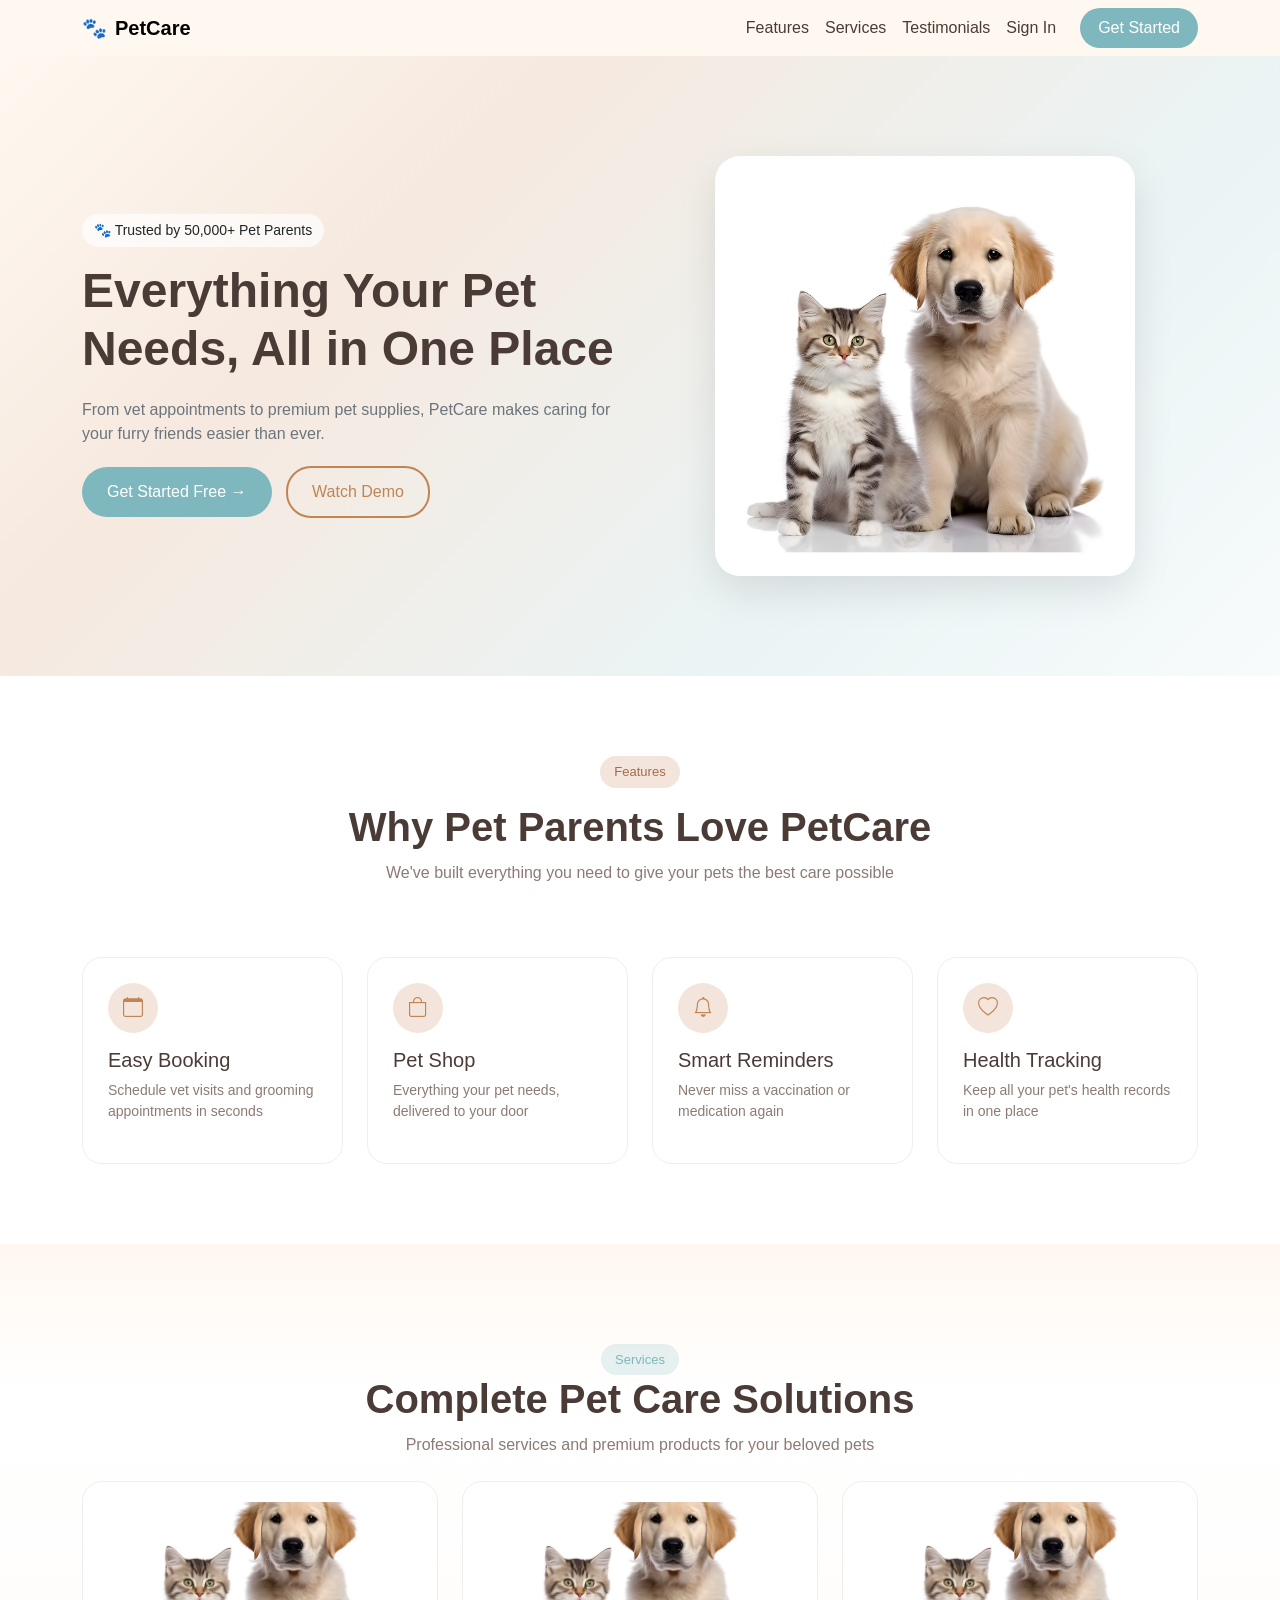
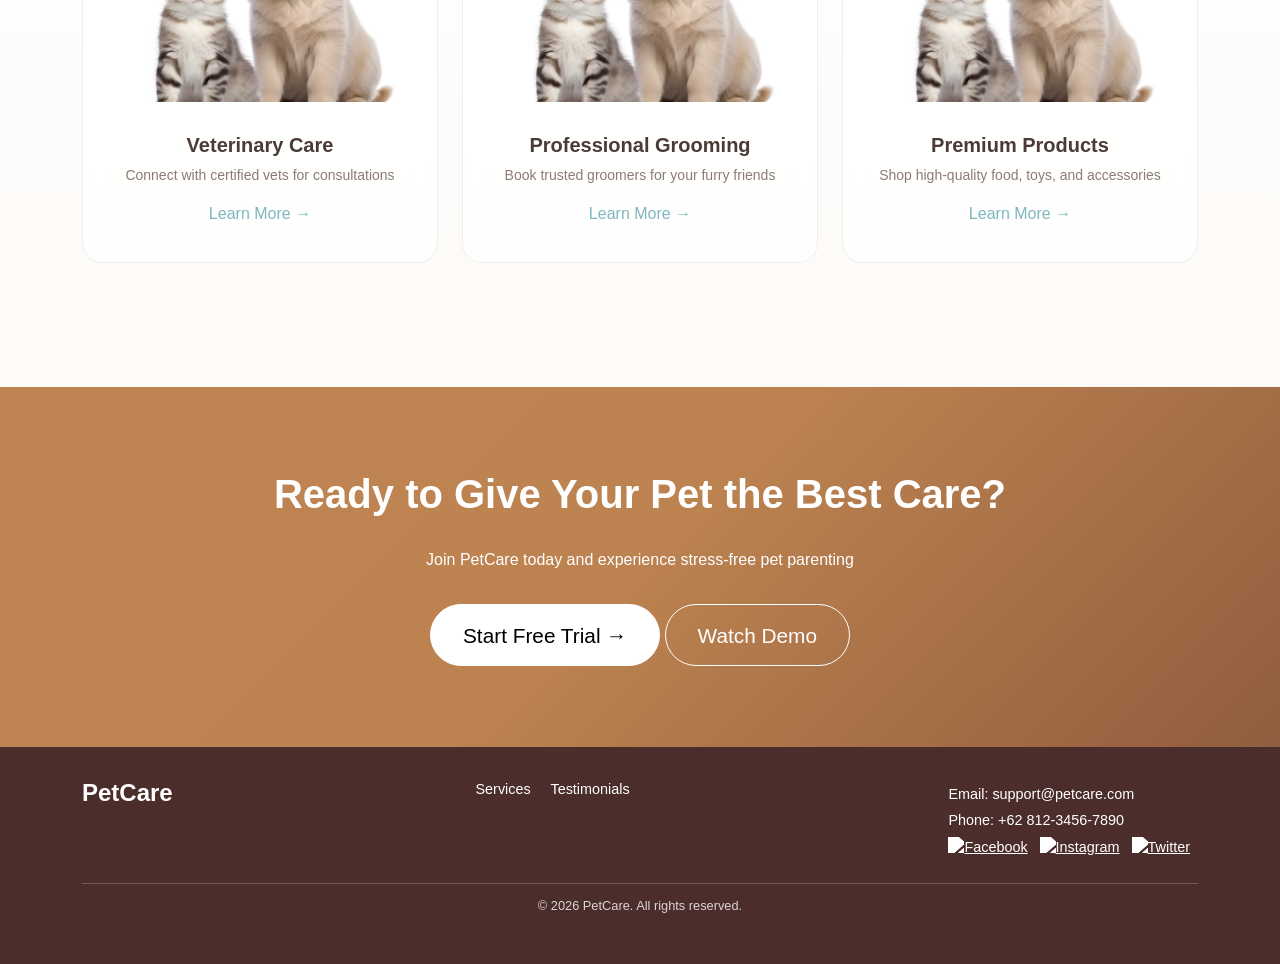
==== index.html @ 5de3aa0a "Initial commit" ====
<!doctype html>
<html lang="en">
  <head>
    <meta charset="UTF-8" />
    <title>Web Bootstrap</title>

    <!-- Bootstrap 5 CDN -->
    <link href="https://cdn.jsdelivr.net/npm/bootstrap@5.3.0/dist/css/bootstrap.min.css" rel="stylesheet" />
    <!-- Bootstrap Icons -->
    <link rel="stylesheet" href="https://cdn.jsdelivr.net/npm/bootstrap-icons@1.11.3/font/bootstrap-icons.css" />
    <!-- Custom CSS -->
    <link rel="stylesheet" href="style.css" />
  </head>
  <body>
    <!-- NAVBAR -->
    <nav class="navbar navbar-expand-lg navbar-custom">
      <div class="container">
        <a class="navbar-brand d-flex align-items-center" href="#">
          <div class="logo-icon me-2">🐾</div>
          <span class="fw-semibold">PetCare</span>
        </a>
        <button class="navbar-toggler" type="button" data-bs-toggle="collapse" data-bs-target="#navbarNav">
          <span class="navbar-toggler-icon"></span>
        </button>
        <div class="collapse navbar-collapse" id="navbarNav">
          <ul class="navbar-nav ms-auto align-items-center">
            <li class="nav-item"><a class="nav-link" href="#">Features</a></li>
            <li class="nav-item"><a class="nav-link" href="#">Services</a></li>
            <li class="nav-item"><a class="nav-link" href="#">Testimonials</a></li>
            <li class="nav-item"><a class="nav-link" href="#">Sign In</a></li>
            <li class="nav-item ms-3"><a class="btn btn-get-started">Get Started</a></li>
          </ul>
        </div>
      </div>
    </nav>

    <!-- HERO -->
    <div class="hero">
      <div class="container">
        <div class="row align-items-center">
          <!-- Kiri -->
          <div class="col-md-6">
            <p class="badge-soft">🐾 Trusted by 50,000+ Pet Parents</p>
            <h1 class="hero-title">Everything Your Pet Needs, All in One Place</h1>
            <p class="hero-text">From vet appointments to premium pet supplies, PetCare makes caring for your furry friends easier than ever.</p>
            <div class="hero-buttons">
              <a class="btn btn-hero-primary">Get Started Free →</a>
              <a class="btn btn-hero-outline">Watch Demo</a>
            </div>
          </div>

          <!-- Kanan -->
          <div class="col-md-6 text-center">
            <img src="static/kitten-8061043_1280.png" class="img-fluid hero-img" alt="Kitten" />
          </div>
        </div>
      </div>
    </div>

    <!-- FEATURES -->
    <div class="features-wrapper">
      <div class="features container text-center">
        <span class="badge-feature">Features</span>

        <h2 class="features-title">Why Pet Parents Love PetCare</h2>

        <p class="features-subtitle">We've built everything you need to give your pets the best care possible</p>

        <div class="row mt-5 g-4">
          <div class="col-md-3">
            <div class="feature-card">
              <div class="icon-box">
                <i class="bi bi-calendar"></i>
              </div>
              <h5>Easy Booking</h5>
              <p>Schedule vet visits and grooming appointments in seconds</p>
            </div>
          </div>

          <div class="col-md-3">
            <div class="feature-card">
              <div class="icon-box">
                <i class="bi bi-bag"></i>
              </div>
              <h5>Pet Shop</h5>
              <p>Everything your pet needs, delivered to your door</p>
            </div>
          </div>

          <div class="col-md-3">
            <div class="feature-card">
              <div class="icon-box">
                <i class="bi bi-bell"></i>
              </div>
              <h5>Smart Reminders</h5>
              <p>Never miss a vaccination or medication again</p>
            </div>
          </div>

          <div class="col-md-3">
            <div class="feature-card">
              <div class="icon-box">
                <i class="bi bi-heart"></i>
              </div>
              <h5>Health Tracking</h5>
              <p>Keep all your pet's health records in one place</p>
            </div>
          </div>
        </div>
      </div>
    </div>
    <!-- Featueres -->

    <!-- SERVICE SECTION -->
    <section id="Service" class="service-wrapper">
      <div class="container">
        <div class="text-center mb-4">
          <span class="badge-service">Services</span>
          <h2 class="features-title">Complete Pet Care Solutions</h2>
          <p class="features-subtitle">Professional services and premium products for your beloved pets</p>
        </div>

        <div class="row justify-content-center">
          <div class="col-md-4 mb-4">
            <div class="card service-card">
              <img src="static/kitten-8061043_1280.png" class="card-img-top" />
              <div class="card-body text-center">
                <h5 class="card-title">Veterinary Care</h5>
                <p class="card-text">Connect with certified vets for consultations</p>
                <a href="#" class="learn-more">Learn More →</a>
              </div>
            </div>
          </div>

          <div class="col-md-4 mb-4">
            <div class="card service-card">
              <img src="static/kitten-8061043_1280.png" class="card-img-top" />
              <div class="card-body text-center">
                <h5 class="card-title">Professional Grooming</h5>
                <p class="card-text">Book trusted groomers for your furry friends</p>
                <a href="#" class="learn-more">Learn More →</a>
              </div>
            </div>
          </div>

          <div class="col-md-4 mb-4">
            <div class="card service-card">
              <img src="static/kitten-8061043_1280.png" class="card-img-top" />
              <div class="card-body text-center">
                <h5 class="card-title">Premium Products</h5>
                <p class="card-text">Shop high-quality food, toys, and accessories</p>
                <a href="#" class="learn-more">Learn More →</a>
              </div>
            </div>
          </div>
        </div>
      </div>
    </section>

    <!-- PETCARE JOIN SECTION -->
    <div class="petcare">
      <h1 class="pet-title">Ready to Give Your Pet the Best Care?</h1>
      <p class="pet-text">Join PetCare today and experience stress-free pet parenting</p>
      <div class="pet-buttons">
        <a class="btn btn-primary btn-lg rounded-pill">Start Free Trial →</a>
        <a class="btn btn-outline-secondary btn-lg rounded-pill">Watch Demo</a>
      </div>
    </div>

    <!-- FOOTER -->
    <footer class="petcare-footer">
      <div class="container">
        <div class="footer-top">
          <div class="footer-logo"><h3>PetCare</h3></div>
          <div class="footer-links">
            <a href="#Service">Services</a>
            <a href="#Testimonials">Testimonials</a>
          </div>
          <div class="footer-contact">
            <p>Email: support@petcare.com</p>
            <p>Phone: +62 812-3456-7890</p>
            <div class="socials">
              <a href="#"><img src="static/facebook.png" alt="Facebook" /></a>
              <a href="#"><img src="static/instagram.png" alt="Instagram" /></a>
              <a href="#"><img src="static/twitter.png" alt="Twitter" /></a>
            </div>
          </div>
        </div>
        <div class="footer-bottom">
          <p>© 2026 PetCare. All rights reserved.</p>
        </div>
      </div>
    </footer>

    <!-- Bootstrap JS -->
    <script src="https://cdn.jsdelivr.net/npm/bootstrap@5.3.0/dist/js/bootstrap.bundle.min.js"></script>
  </body>
</html>
---- style.css ----
/* ==============================================
   BODY & BACKGROUND
================================================= */
body {
  min-height: 100vh;
  background: #fff8f0;
  font-family: sans-serif;
  margin: 0;
  padding: 0;
}

/* ==============================================
   NAVBAR
================================================= */
.navbar-custom {
  background: transparent !important;
}

.navbar .nav-link {
  color: #4a3b36;
  font-weight: 500;
  transition: color 0.2s;
}

.navbar .nav-link:hover {
  color: #7fb7be;
}

.navbar .btn-get-started {
  background: #7fb7be;
  color: #fff;
  padding: 8px 18px;
  border-radius: 20px;
  font-weight: 500;
  border: none;
  transition: 0.3s;
}

.navbar .btn-get-started:hover {
  background: #6aa5ac;
  color: #fff;
}

/* ==============================================
   HERO / JUMBOTRON
================================================= */
.hero {
  padding: 100px 0;
  background: linear-gradient(135deg, #fff8f0 0%, #f6e9df 30%, #eaf4f5 70%, #f8fbfb 100%);
}

.hero-title {
  font-size: 3rem;
  font-weight: 700;
  color: #4a3b36;
}

.hero-text {
  margin: 20px 0;
  color: #6c757d;
  font-size: 16px;
}

.badge-soft {
  display: inline-block;
  background: #ffffffaa;
  padding: 6px 12px;
  border-radius: 20px;
  font-size: 14px;
  margin-bottom: 15px;
}

.hero-buttons .btn {
  margin-right: 10px;
}

.btn-hero-primary {
  background: #7fb7be;
  color: #fff;
  padding: 12px 24px;
  border-radius: 25px;
  font-weight: 500;
  transition: 0.3s;
}
.btn-hero-primary:hover {
  background: #6aa5ac;
}

.btn-hero-outline {
  border: 2px solid #c08552;
  color: #c08552;
  padding: 12px 24px;
  border-radius: 25px;
  font-weight: 500;
  transition: 0.3s;
}
.btn-hero-outline:hover {
  background: #c08552;
  color: #fff;
}

.hero-img {
  width: 100%;
  max-width: 420px;
  border-radius: 25px;
  box-shadow: 0 15px 40px rgba(0, 0, 0, 0.1);
}

/* ==============================================
   FEATURES SECTION
================================================= */
.features-wrapper {
  background: #ffffff;
  padding: 80px 0;
}

.features-title {
  font-size: 2.5rem;
  font-weight: 700;
  color: #4a3b36;
}

.features-subtitle {
  color: #8c7b75;
  margin-top: 10px;
}

.badge-feature {
  display: inline-block;
  background: #f3e5dc;
  color: #a36b4f;
  padding: 6px 14px;
  border-radius: 20px;
  font-size: 13px;
  margin-bottom: 15px;
}

.feature-card {
  background: #ffffffcc;
  border-radius: 20px;
  padding: 25px;
  text-align: left;
  transition: 0.3s;
  border: 1px solid #eee;
  display: flex;
  flex-direction: column;
}

.feature-card:hover {
  transform: translateY(-8px);
  box-shadow: 0 10px 30px rgba(0, 0, 0, 0.1);
}

.icon-box {
  width: 50px;
  height: 50px;
  background: #f3e5dc;
  border-radius: 50%;
  display: flex;
  align-items: center;
  justify-content: center;
  margin-bottom: 15px;
}

.icon-box i {
  font-size: 20px;
  color: #c08552;
}

.feature-card h5 {
  color: #4a3b36;
}

.feature-card p {
  color: #8c7b75;
  font-size: 14px;
}

/* ==============================================
   SERVICE SECTION
================================================= */
.service-wrapper {
  background: linear-gradient(to bottom, rgba(255, 255, 255, 0) 0%, #ffffff 20%, #fdfaf7 100%);
  padding: 100px 0;
}

.badge-service {
  display: inline-block;
  background: #7fb7be33;
  color: #7fb7be;
  padding: 6px 14px;
  border-radius: 20px;
  font-size: 13px;
  font-weight: 500;
}

.service-card {
  background: #ffffffcc;
  border-radius: 20px;
  overflow: hidden;
  padding: 20px;
  backdrop-filter: blur(12px);
  transition: all 0.3s ease;
  border: 1px solid #eee;
  display: flex;
  flex-direction: column;
  height: 100%;
}

.service-card:hover {
  transform: translateY(-10px) scale(1.02);
  box-shadow: 0 15px 40px rgba(0, 0, 0, 0.1);
}

.service-card img {
  width: 100%;
  height: 200px;
  object-fit: cover;
  border-radius: 15px;
  margin-bottom: 15px;
}

.service-card h5 {
  color: #4a3b36;
  font-weight: 600;
}

.service-card p {
  color: #8c7b75;
  font-size: 14px;
}

.learn-more {
  text-decoration: none;
  color: #7fb7be;
  cursor: pointer;
}

/* ==============================================
   PETCARE JOIN SECTION
================================================= */
.petcare {
  display: flex;
  flex-direction: column;
  align-items: center;
  justify-content: center;
  text-align: center;
  min-height: 40vh;
  padding: 2rem;
  gap: 1rem;
  font-size: 1rem;
  background: linear-gradient(135deg, #c08552, #bc8250, #905d3e);
}

.petcare .pet-title {
  color: #ffffff;
  font-size: 2.5rem;
  font-weight: 600;
  line-height: 1.3;
  margin-bottom: 0.8rem;
}

.petcare .pet-text {
  color: #ffffff;
  font-size: 1rem;
  line-height: 1.5;
  margin-bottom: 1rem;
}

.petcare .pet-buttons .btn {
  font-size: 1.3rem;
  padding: 0.9rem 2rem;
}

.petcare .btn-primary {
  background-color: #ffffff;
  border-color: #ffffff;
  color: black;
}

.petcare .btn-primary:hover {
  background-color: #c08552;
  color: white;
  border-color: #ffffff;
}

.petcare .btn-outline-secondary {
  border-color: #ffffff;
  color: #ffffff;
}

.petcare .btn-outline-secondary:hover {
  background-color: #c08552;
  color: white;
}

/* ==============================================
   FOOTER
================================================= */
.petcare-footer {
  background-color: #4b2e2b;
  color: white;
  padding: 2rem 1rem;
  font-size: 0.9rem;
}

.petcare-footer .footer-top {
  display: flex;
  flex-wrap: wrap;
  justify-content: space-between;
  gap: 2rem;
  margin-bottom: 1.5rem;
}

.petcare-footer .footer-logo h3 {
  font-size: 1.5rem;
  margin: 0;
  font-weight: 600;
}

.petcare-footer .footer-links a {
  color: white;
  margin-right: 1rem;
  text-decoration: none;
  transition: color 0.2s;
}
.petcare-footer .footer-links a:hover {
  color: #c08552;
}

.petcare-footer .footer-contact p {
  margin: 0.3rem 0;
}

.petcare-footer .footer-contact .socials a img {
  width: 25px;
  height: 25px;
  margin-right: 0.5rem;
  filter: brightness(0) invert(1);
  transition: transform 0.2s;
}
.petcare-footer .footer-contact .socials a img:hover {
  transform: scale(1.1);
}

.petcare-footer .footer-bottom {
  text-align: center;
  border-top: 1px solid rgba(255, 255, 255, 0.2);
  padding-top: 0.8rem;
  font-size: 0.8rem;
  color: rgba(255, 255, 255, 0.8);
}

/* ==============================================
   RESPONSIVE
================================================= */
@media (max-width: 768px) {
  .petcare-footer .footer-top {
    flex-direction: column;
    align-items: center;
    text-align: center;
  }

  .petcare-footer .footer-links {
    margin: 1rem 0;
  }

  .service-testi {
    flex-direction: column;
  }
}
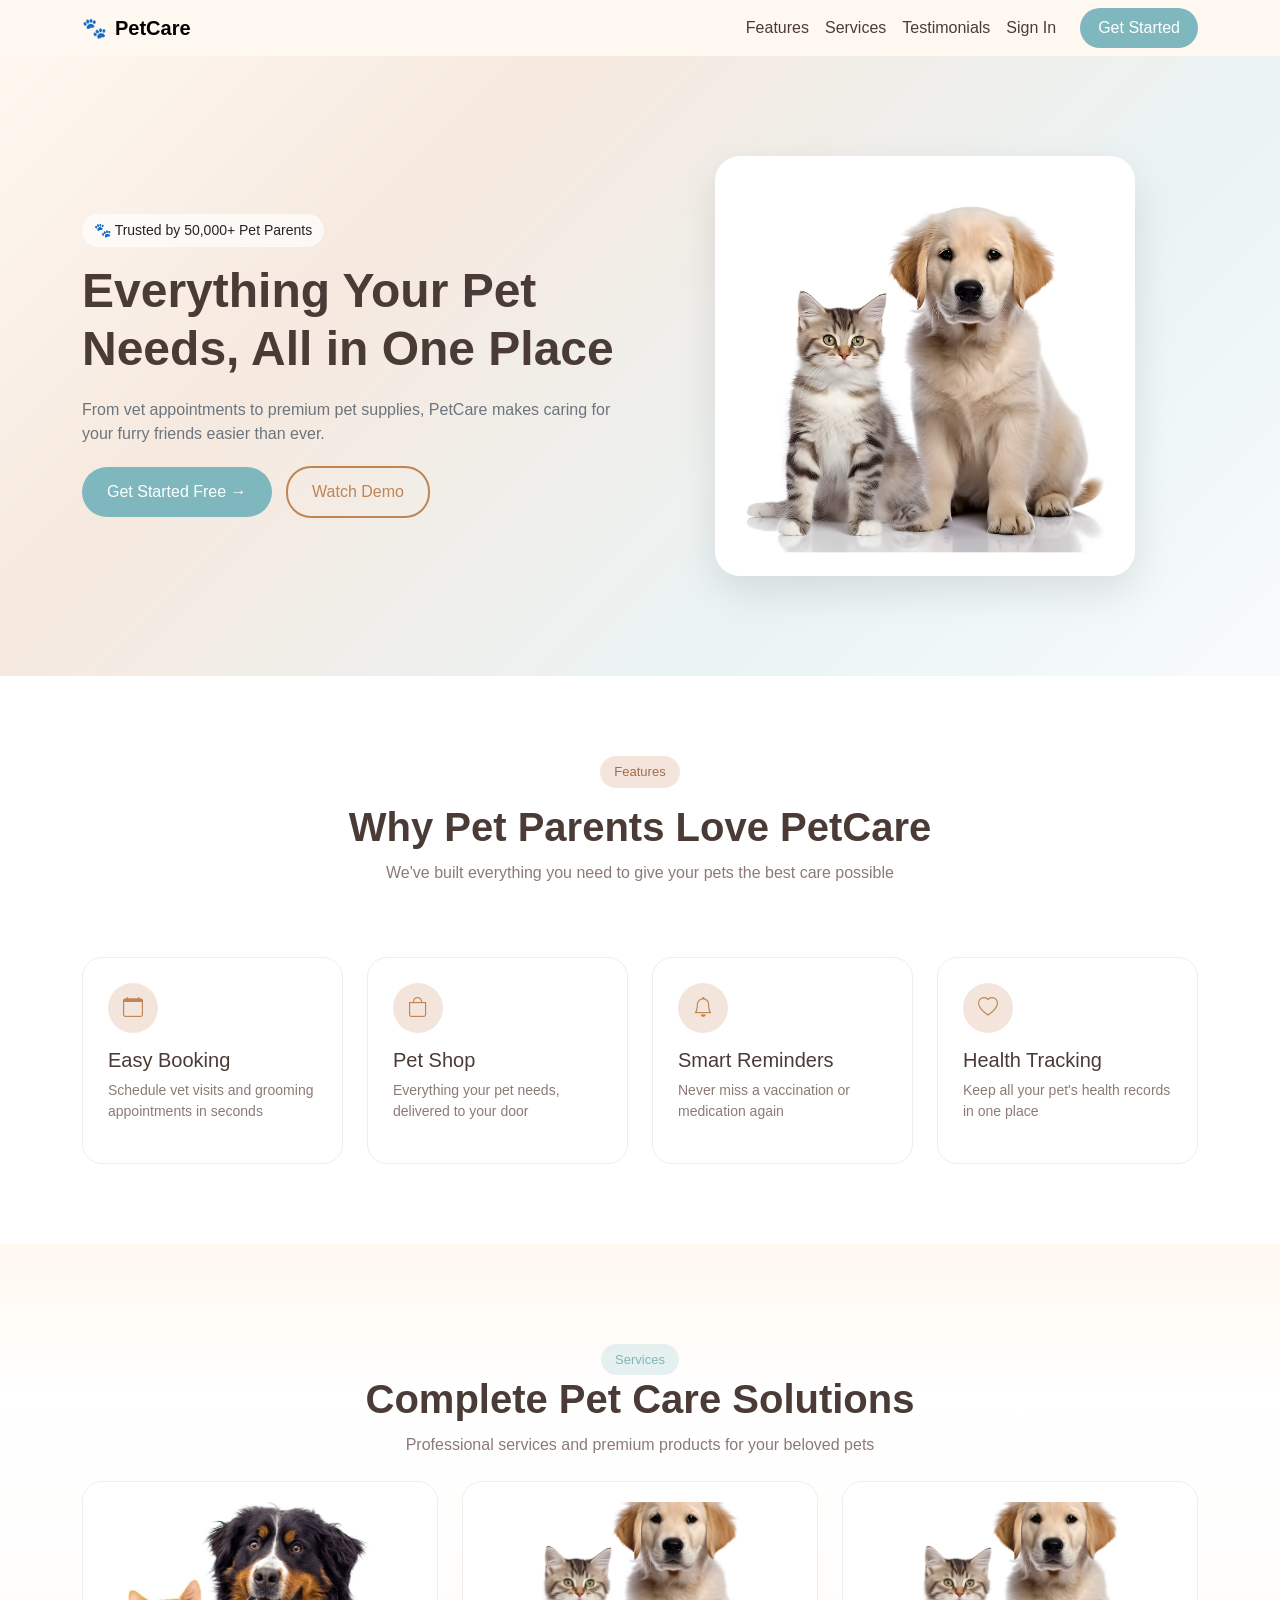
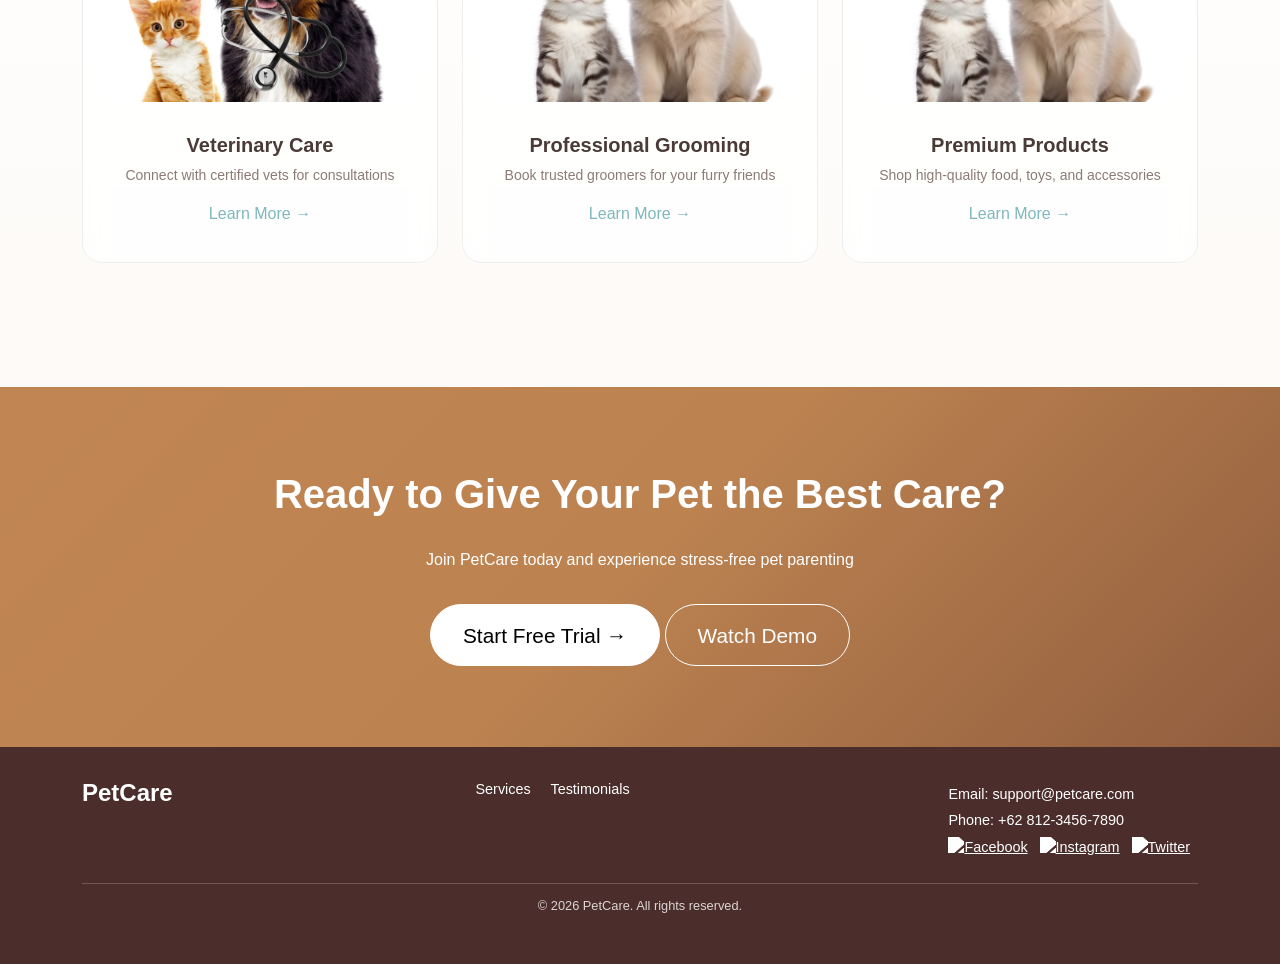
==== commit a00014d0: "Add new image image-48679-800.jpg" ====
--- a/index.html
+++ b/index.html
@@ -123,7 +123,7 @@
         <div class="row justify-content-center">
           <div class="col-md-4 mb-4">
             <div class="card service-card">
-              <img src="static/kitten-8061043_1280.png" class="card-img-top" />
+              <img src="static/image-48679-800.jpg" class="card-img-top" />
               <div class="card-body text-center">
                 <h5 class="card-title">Veterinary Care</h5>
                 <p class="card-text">Connect with certified vets for consultations</p>
--- a/style.css
+++ b/style.css
@@ -369,3 +369,107 @@
     flex-direction: column;
   }
 }
+
+/* Responsif untuk layar kecil */
+@media (max-width: 768px) {
+  /* HERO */
+  .hero {
+    padding: 60px 1rem;
+    text-align: center;
+  }
+
+  .hero .col-md-6 {
+    text-align: center;
+    margin-bottom: 2rem;
+  }
+
+  .hero-img {
+    max-width: 80%;
+    margin: 0 auto;
+  }
+
+  .hero-title {
+    font-size: 2rem;
+  }
+
+  .hero-text {
+    font-size: 14px;
+  }
+
+  .hero-buttons .btn {
+    width: 100%;
+    margin: 0.5rem 0;
+  }
+
+  /* FEATURES */
+  .features-wrapper {
+    padding: 50px 1rem;
+  }
+
+  .features-title {
+    font-size: 1.75rem;
+  }
+
+  .features-subtitle {
+    font-size: 14px;
+  }
+
+  .feature-card {
+    padding: 20px;
+  }
+
+  .feature-card h5 {
+    font-size: 16px;
+  }
+
+  .feature-card p {
+    font-size: 13px;
+  }
+
+  /* SERVICE */
+  .service-wrapper {
+    padding: 50px 1rem;
+  }
+
+  .service-card {
+    padding: 15px;
+  }
+
+  .service-card h5 {
+    font-size: 16px;
+  }
+
+  .service-card p {
+    font-size: 13px;
+  }
+
+  /* PETCARE JOIN */
+  .petcare {
+    padding: 2rem 1rem;
+  }
+
+  .pet-title {
+    font-size: 1.75rem;
+  }
+
+  .pet-text {
+    font-size: 14px;
+  }
+
+  .pet-buttons .btn {
+    width: 100%;
+    font-size: 1rem;
+    padding: 0.8rem;
+  }
+
+  /* FOOTER */
+  .petcare-footer .footer-top {
+    flex-direction: column;
+    text-align: center;
+  }
+
+  .petcare-footer .footer-links a {
+    display: block;
+    margin: 0.5rem 0;
+  }
+}
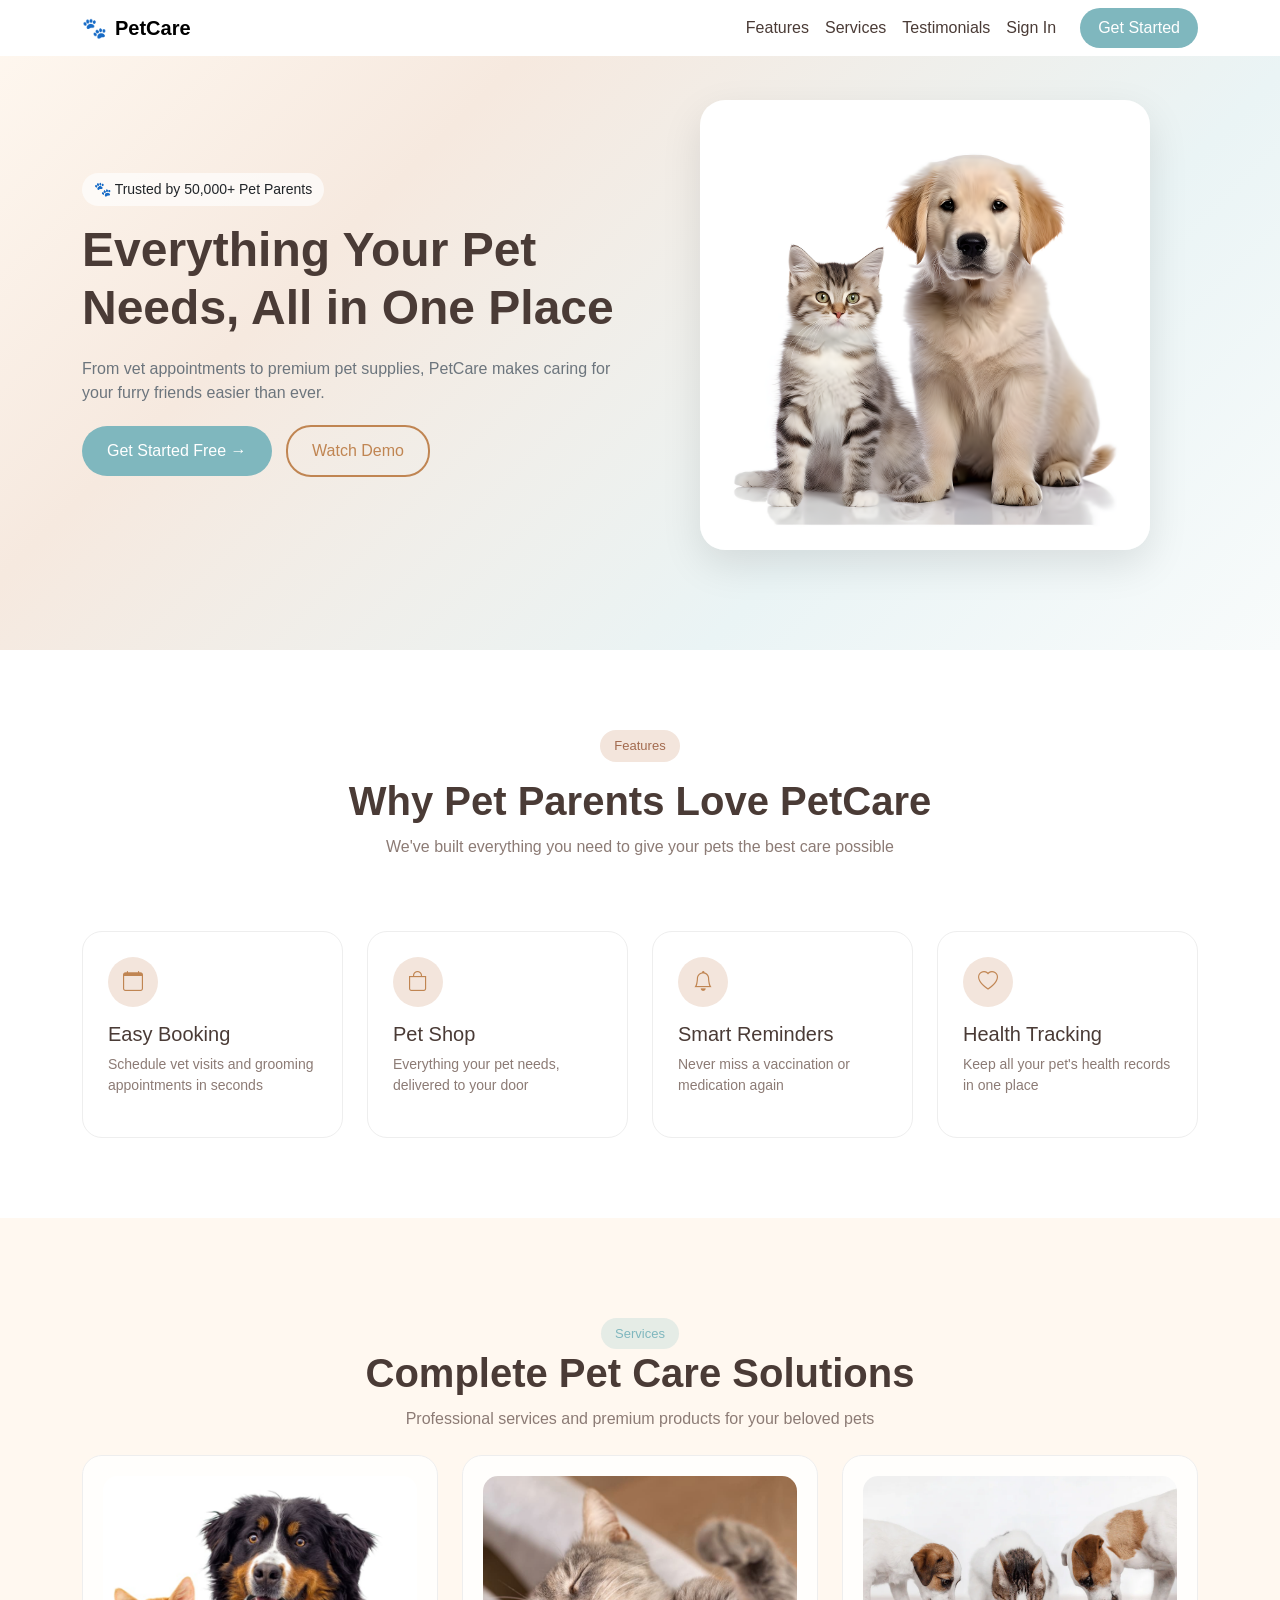
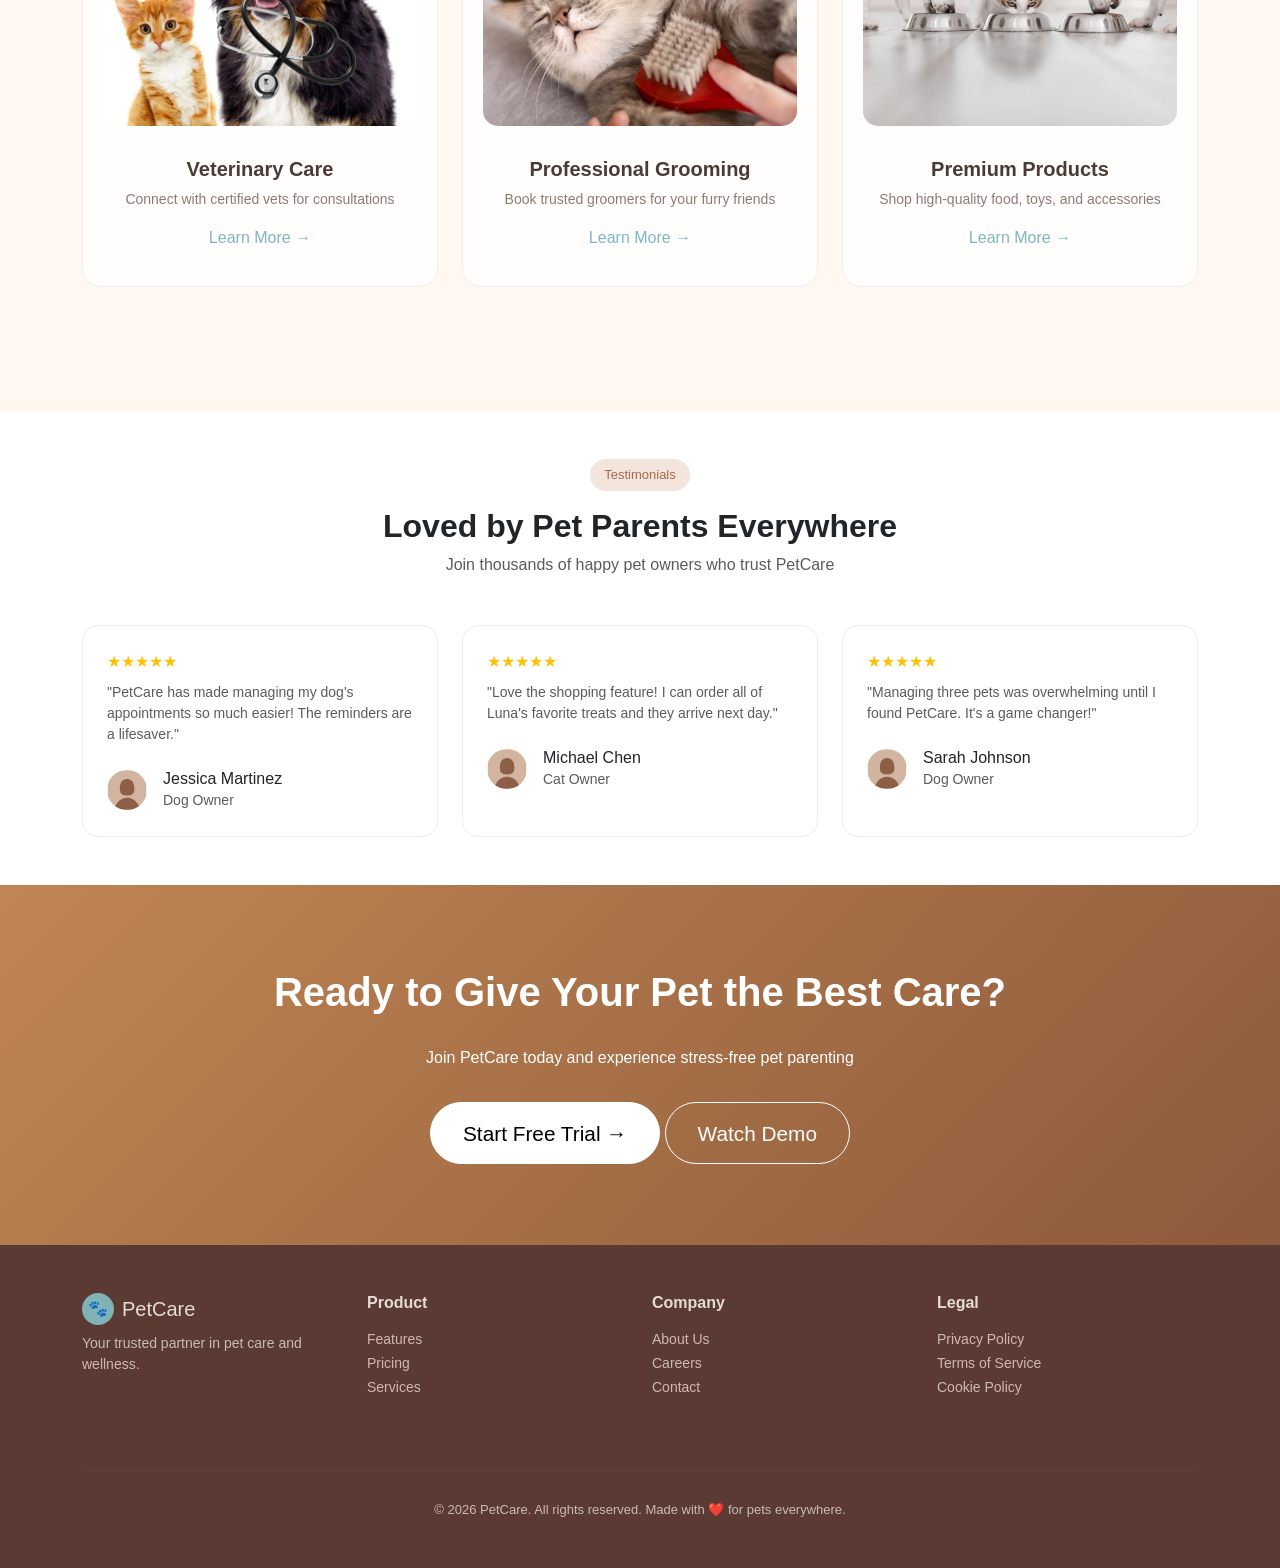
==== commit aa7ed6b0: "update tampilan website" ====
--- a/index.html
+++ b/index.html
@@ -13,7 +13,7 @@
   </head>
   <body>
     <!-- NAVBAR -->
-    <nav class="navbar navbar-expand-lg navbar-custom">
+    <nav class="navbar navbar-expand-lg navbar-custom fixed-top">
       <div class="container">
         <a class="navbar-brand d-flex align-items-center" href="#">
           <div class="logo-icon me-2">🐾</div>
@@ -33,6 +33,7 @@
         </div>
       </div>
     </nav>
+    <!-- Akhir Navbar -->
 
     <!-- HERO -->
     <div class="hero">
@@ -111,7 +112,6 @@
     </div>
     <!-- Featueres -->
 
-    <!-- SERVICE SECTION -->
     <section id="Service" class="service-wrapper">
       <div class="container">
         <div class="text-center mb-4">
@@ -134,7 +134,7 @@
 
           <div class="col-md-4 mb-4">
             <div class="card service-card">
-              <img src="static/kitten-8061043_1280.png" class="card-img-top" />
+              <img src="static/grooming.jpg" class="card-img-top" />
               <div class="card-body text-center">
                 <h5 class="card-title">Professional Grooming</h5>
                 <p class="card-text">Book trusted groomers for your furry friends</p>
@@ -145,7 +145,7 @@
 
           <div class="col-md-4 mb-4">
             <div class="card service-card">
-              <img src="static/kitten-8061043_1280.png" class="card-img-top" />
+              <img src="static/the-benefits-of-premium-pet-food-get-set-pet.webp" class="card-img-top" />
               <div class="card-body text-center">
                 <h5 class="card-title">Premium Products</h5>
                 <p class="card-text">Shop high-quality food, toys, and accessories</p>
@@ -157,7 +157,78 @@
       </div>
     </section>
 
-    <!-- PETCARE JOIN SECTION -->
+    <!-- Penilaian -->
+    <section class="testimonials py-5">
+      <div class="container text-center">
+        <!-- Badge -->
+        <span class="badge-feature mb-3 d-inline-block">Testimonials</span>
+
+        <!-- Title -->
+        <h2 class="fw-bold mb-2">Loved by Pet Parents Everywhere</h2>
+        <p class="text-muted mb-5">Join thousands of happy pet owners who trust PetCare</p>
+
+        <div class="row g-4">
+          <!-- Card 1 -->
+          <div class="col-md-4">
+            <div class="card testi-card h-100">
+              <div class="card-body text-start p-4">
+                <div class="text-warning mb-2">★★★★★</div>
+
+                <p class="text-muted small">"PetCare has made managing my dog's appointments so much easier! The reminders are a lifesaver."</p>
+
+                <div class="d-flex align-items-center mt-4">
+                  <img src="static/dd714720a1ebdd2919ecbb99e6179f75.jpg" class="avatar me-3" />
+                  <div>
+                    <h6 class="mb-0">Jessica Martinez</h6>
+                    <small class="text-muted">Dog Owner</small>
+                  </div>
+                </div>
+              </div>
+            </div>
+          </div>
+
+          <!-- Card 2 -->
+          <div class="col-md-4">
+            <div class="card testi-card h-100">
+              <div class="card-body text-start p-4">
+                <div class="text-warning mb-2">★★★★★</div>
+
+                <p class="text-muted small">"Love the shopping feature! I can order all of Luna's favorite treats and they arrive next day."</p>
+
+                <div class="d-flex align-items-center mt-4">
+                  <img src="static/dd714720a1ebdd2919ecbb99e6179f75.jpg" class="avatar me-3" />
+                  <div>
+                    <h6 class="mb-0">Michael Chen</h6>
+                    <small class="text-muted">Cat Owner</small>
+                  </div>
+                </div>
+              </div>
+            </div>
+          </div>
+
+          <!-- Card 3 -->
+          <div class="col-md-4">
+            <div class="card testi-card h-100">
+              <div class="card-body text-start p-4">
+                <div class="text-warning mb-2">★★★★★</div>
+
+                <p class="text-muted small">"Managing three pets was overwhelming until I found PetCare. It's a game changer!"</p>
+
+                <div class="d-flex align-items-center mt-4">
+                  <img src="static/dd714720a1ebdd2919ecbb99e6179f75.jpg" class="avatar me-3" />
+                  <div>
+                    <h6 class="mb-0">Sarah Johnson</h6>
+                    <small class="text-muted">Dog Owner</small>
+                  </div>
+                </div>
+              </div>
+            </div>
+          </div>
+        </div>
+      </div>
+    </section>
+
+    <!-- Petcare join Member -->
     <div class="petcare">
       <h1 class="pet-title">Ready to Give Your Pet the Best Care?</h1>
       <p class="pet-text">Join PetCare today and experience stress-free pet parenting</p>
@@ -167,28 +238,53 @@
       </div>
     </div>
 
-    <!-- FOOTER -->
-    <footer class="petcare-footer">
-      <div class="container">
-        <div class="footer-top">
-          <div class="footer-logo"><h3>PetCare</h3></div>
-          <div class="footer-links">
-            <a href="#Service">Services</a>
-            <a href="#Testimonials">Testimonials</a>
-          </div>
-          <div class="footer-contact">
-            <p>Email: support@petcare.com</p>
-            <p>Phone: +62 812-3456-7890</p>
-            <div class="socials">
-              <a href="#"><img src="static/facebook.png" alt="Facebook" /></a>
-              <a href="#"><img src="static/instagram.png" alt="Instagram" /></a>
-              <a href="#"><img src="static/twitter.png" alt="Twitter" /></a>
-            </div>
-          </div>
-        </div>
-        <div class="footer-bottom">
-          <p>© 2026 PetCare. All rights reserved.</p>
-        </div>
+    <!-- Footer -->
+    <footer class="footer-dark py-5">
+      <div class="container">
+        <div class="row">
+          <!-- Brand -->
+          <div class="col-md-3 mb-4">
+            <div class="d-flex align-items-center mb-2">
+              <div class="logo-circle me-2">🐾</div>
+              <h5 class="mb-0">PetCare</h5>
+            </div>
+            <p class="footer-desc">Your trusted partner in pet care and wellness.</p>
+          </div>
+
+          <!-- Product -->
+          <div class="col-md-3 mb-4">
+            <h6 class="footer-title">Product</h6>
+            <ul class="list-unstyled">
+              <li><a href="#">Features</a></li>
+              <li><a href="#">Pricing</a></li>
+              <li><a href="#">Services</a></li>
+            </ul>
+          </div>
+
+          <!-- Company -->
+          <div class="col-md-3 mb-4">
+            <h6 class="footer-title">Company</h6>
+            <ul class="list-unstyled">
+              <li><a href="#">About Us</a></li>
+              <li><a href="#">Careers</a></li>
+              <li><a href="#">Contact</a></li>
+            </ul>
+          </div>
+
+          <!-- Legal -->
+          <div class="col-md-3 mb-4">
+            <h6 class="footer-title">Legal</h6>
+            <ul class="list-unstyled">
+              <li><a href="#">Privacy Policy</a></li>
+              <li><a href="#">Terms of Service</a></li>
+              <li><a href="#">Cookie Policy</a></li>
+            </ul>
+          </div>
+        </div>
+
+        <hr class="footer-line" />
+
+        <div class="text-center footer-bottom">© 2026 PetCare. All rights reserved. Made with ❤️ for pets everywhere.</div>
       </div>
     </footer>
 
--- a/style.css
+++ b/style.css
@@ -1,6 +1,4 @@
-/* ==============================================
-   BODY & BACKGROUND
-================================================= */
+/*BODY & BACKGROUND*/
 body {
   min-height: 100vh;
   background: #fff8f0;
@@ -9,11 +7,9 @@
   padding: 0;
 }
 
-/* ==============================================
-   NAVBAR
-================================================= */
+/*NAVBAR*/
 .navbar-custom {
-  background: transparent !important;
+  background: #ffffff;
 }
 
 .navbar .nav-link {
@@ -41,9 +37,7 @@
   color: #fff;
 }
 
-/* ==============================================
-   HERO / JUMBOTRON
-================================================= */
+/* HERO / JUMBOTRON / Bagian Awal Get started*/
 .hero {
   padding: 100px 0;
   background: linear-gradient(135deg, #fff8f0 0%, #f6e9df 30%, #eaf4f5 70%, #f8fbfb 100%);
@@ -101,14 +95,12 @@
 
 .hero-img {
   width: 100%;
-  max-width: 420px;
+  max-width: 450px;
   border-radius: 25px;
   box-shadow: 0 15px 40px rgba(0, 0, 0, 0.1);
 }
 
-/* ==============================================
-   FEATURES SECTION
-================================================= */
+/* FEATURESsss SECTION*/
 .features-wrapper {
   background: #ffffff;
   padding: 80px 0;
@@ -176,11 +168,9 @@
   font-size: 14px;
 }
 
-/* ==============================================
-   SERVICE SECTION
-================================================= */
+/*SERVICE SECTION*/
 .service-wrapper {
-  background: linear-gradient(to bottom, rgba(255, 255, 255, 0) 0%, #ffffff 20%, #fdfaf7 100%);
+  background: #fff8f0;
   padding: 100px 0;
 }
 
@@ -214,7 +204,7 @@
 
 .service-card img {
   width: 100%;
-  height: 200px;
+  height: 250px;
   object-fit: cover;
   border-radius: 15px;
   margin-bottom: 15px;
@@ -236,9 +226,7 @@
   cursor: pointer;
 }
 
-/* ==============================================
-   PETCARE JOIN SECTION
-================================================= */
+/*PETCARE JOIN SECTION*/
 .petcare {
   display: flex;
   flex-direction: column;
@@ -249,7 +237,24 @@
   padding: 2rem;
   gap: 1rem;
   font-size: 1rem;
-  background: linear-gradient(135deg, #c08552, #bc8250, #905d3e);
+  background: linear-gradient(
+    135deg,
+    #c08552 0%,
+    #bc8250 7.14%,
+    #b87f4f 14.29%,
+    #b57c4d 21.43%,
+    #b1784c 28.57%,
+    #ad754a 35.71%,
+    #a97248 42.86%,
+    #a66f47 50%,
+    #a26c45 57.14%,
+    #9e6944 64.29%,
+    #9b6642 71.43%,
+    #976341 78.57%,
+    #93603f 85.71%,
+    #905d3e 92.86%,
+    #8c5a3c 100%
+  );
 }
 
 .petcare .pet-title {
@@ -293,183 +298,77 @@
   background-color: #c08552;
   color: white;
 }
-
-/* ==============================================
-   FOOTER
-================================================= */
-.petcare-footer {
-  background-color: #4b2e2b;
-  color: white;
-  padding: 2rem 1rem;
-  font-size: 0.9rem;
-}
-
-.petcare-footer .footer-top {
-  display: flex;
-  flex-wrap: wrap;
-  justify-content: space-between;
-  gap: 2rem;
-  margin-bottom: 1.5rem;
-}
-
-.petcare-footer .footer-logo h3 {
-  font-size: 1.5rem;
-  margin: 0;
+/* Akhir Petcare Member Join */
+
+/* Profil Penilian */
+.testimonials {
+  background-color: #ffffff; /* warna cream soft */
+}
+
+.testi-card {
+  border: 1px solid #eee;
+  border-radius: 16px;
+  background: #fff;
+  transition: all 0.3s ease;
+}
+
+.testi-card:hover {
+  transform: translateY(-5px);
+  box-shadow: 0 10px 25px rgba(0, 0, 0, 0.05);
+}
+
+.avatar {
+  width: 40px;
+  height: 40px;
+  border-radius: 50%;
+  object-fit: cover;
+}
+/* akhir testimoni penilaian */
+
+/* Footer */
+.footer-dark {
+  background-color: #5b3a33; /* coklat gelap */
+  color: #e6dcd7;
+}
+
+.footer-title {
   font-weight: 600;
-}
-
-.petcare-footer .footer-links a {
-  color: white;
-  margin-right: 1rem;
+  margin-bottom: 15px;
+}
+
+.footer-desc {
+  font-size: 14px;
+  color: #cbbab3;
+}
+
+.footer-dark a {
   text-decoration: none;
-  transition: color 0.2s;
-}
-.petcare-footer .footer-links a:hover {
-  color: #c08552;
-}
-
-.petcare-footer .footer-contact p {
-  margin: 0.3rem 0;
-}
-
-.petcare-footer .footer-contact .socials a img {
-  width: 25px;
-  height: 25px;
-  margin-right: 0.5rem;
-  filter: brightness(0) invert(1);
-  transition: transform 0.2s;
-}
-.petcare-footer .footer-contact .socials a img:hover {
-  transform: scale(1.1);
-}
-
-.petcare-footer .footer-bottom {
-  text-align: center;
-  border-top: 1px solid rgba(255, 255, 255, 0.2);
-  padding-top: 0.8rem;
-  font-size: 0.8rem;
-  color: rgba(255, 255, 255, 0.8);
-}
-
-/* ==============================================
-   RESPONSIVE
-================================================= */
-@media (max-width: 768px) {
-  .petcare-footer .footer-top {
-    flex-direction: column;
-    align-items: center;
-    text-align: center;
-  }
-
-  .petcare-footer .footer-links {
-    margin: 1rem 0;
-  }
-
-  .service-testi {
-    flex-direction: column;
-  }
-}
-
-/* Responsif untuk layar kecil */
-@media (max-width: 768px) {
-  /* HERO */
-  .hero {
-    padding: 60px 1rem;
-    text-align: center;
-  }
-
-  .hero .col-md-6 {
-    text-align: center;
-    margin-bottom: 2rem;
-  }
-
-  .hero-img {
-    max-width: 80%;
-    margin: 0 auto;
-  }
-
-  .hero-title {
-    font-size: 2rem;
-  }
-
-  .hero-text {
-    font-size: 14px;
-  }
-
-  .hero-buttons .btn {
-    width: 100%;
-    margin: 0.5rem 0;
-  }
-
-  /* FEATURES */
-  .features-wrapper {
-    padding: 50px 1rem;
-  }
-
-  .features-title {
-    font-size: 1.75rem;
-  }
-
-  .features-subtitle {
-    font-size: 14px;
-  }
-
-  .feature-card {
-    padding: 20px;
-  }
-
-  .feature-card h5 {
-    font-size: 16px;
-  }
-
-  .feature-card p {
-    font-size: 13px;
-  }
-
-  /* SERVICE */
-  .service-wrapper {
-    padding: 50px 1rem;
-  }
-
-  .service-card {
-    padding: 15px;
-  }
-
-  .service-card h5 {
-    font-size: 16px;
-  }
-
-  .service-card p {
-    font-size: 13px;
-  }
-
-  /* PETCARE JOIN */
-  .petcare {
-    padding: 2rem 1rem;
-  }
-
-  .pet-title {
-    font-size: 1.75rem;
-  }
-
-  .pet-text {
-    font-size: 14px;
-  }
-
-  .pet-buttons .btn {
-    width: 100%;
-    font-size: 1rem;
-    padding: 0.8rem;
-  }
-
-  /* FOOTER */
-  .petcare-footer .footer-top {
-    flex-direction: column;
-    text-align: center;
-  }
-
-  .petcare-footer .footer-links a {
-    display: block;
-    margin: 0.5rem 0;
-  }
-}
+  color: #cbbab3;
+  font-size: 14px;
+}
+
+.footer-dark a:hover {
+  color: #ffffff;
+}
+
+.footer-line {
+  border-color: rgba(255, 255, 255, 0.1);
+  margin: 30px 0;
+}
+
+.footer-bottom {
+  font-size: 13px;
+  color: #cbbab3;
+}
+
+.logo-circle {
+  width: 32px;
+  height: 32px;
+  background-color: #7fb3b5;
+  border-radius: 50%;
+  display: flex;
+  align-items: center;
+  justify-content: center;
+  font-size: 16px;
+}
+/* Akhir Footer */
